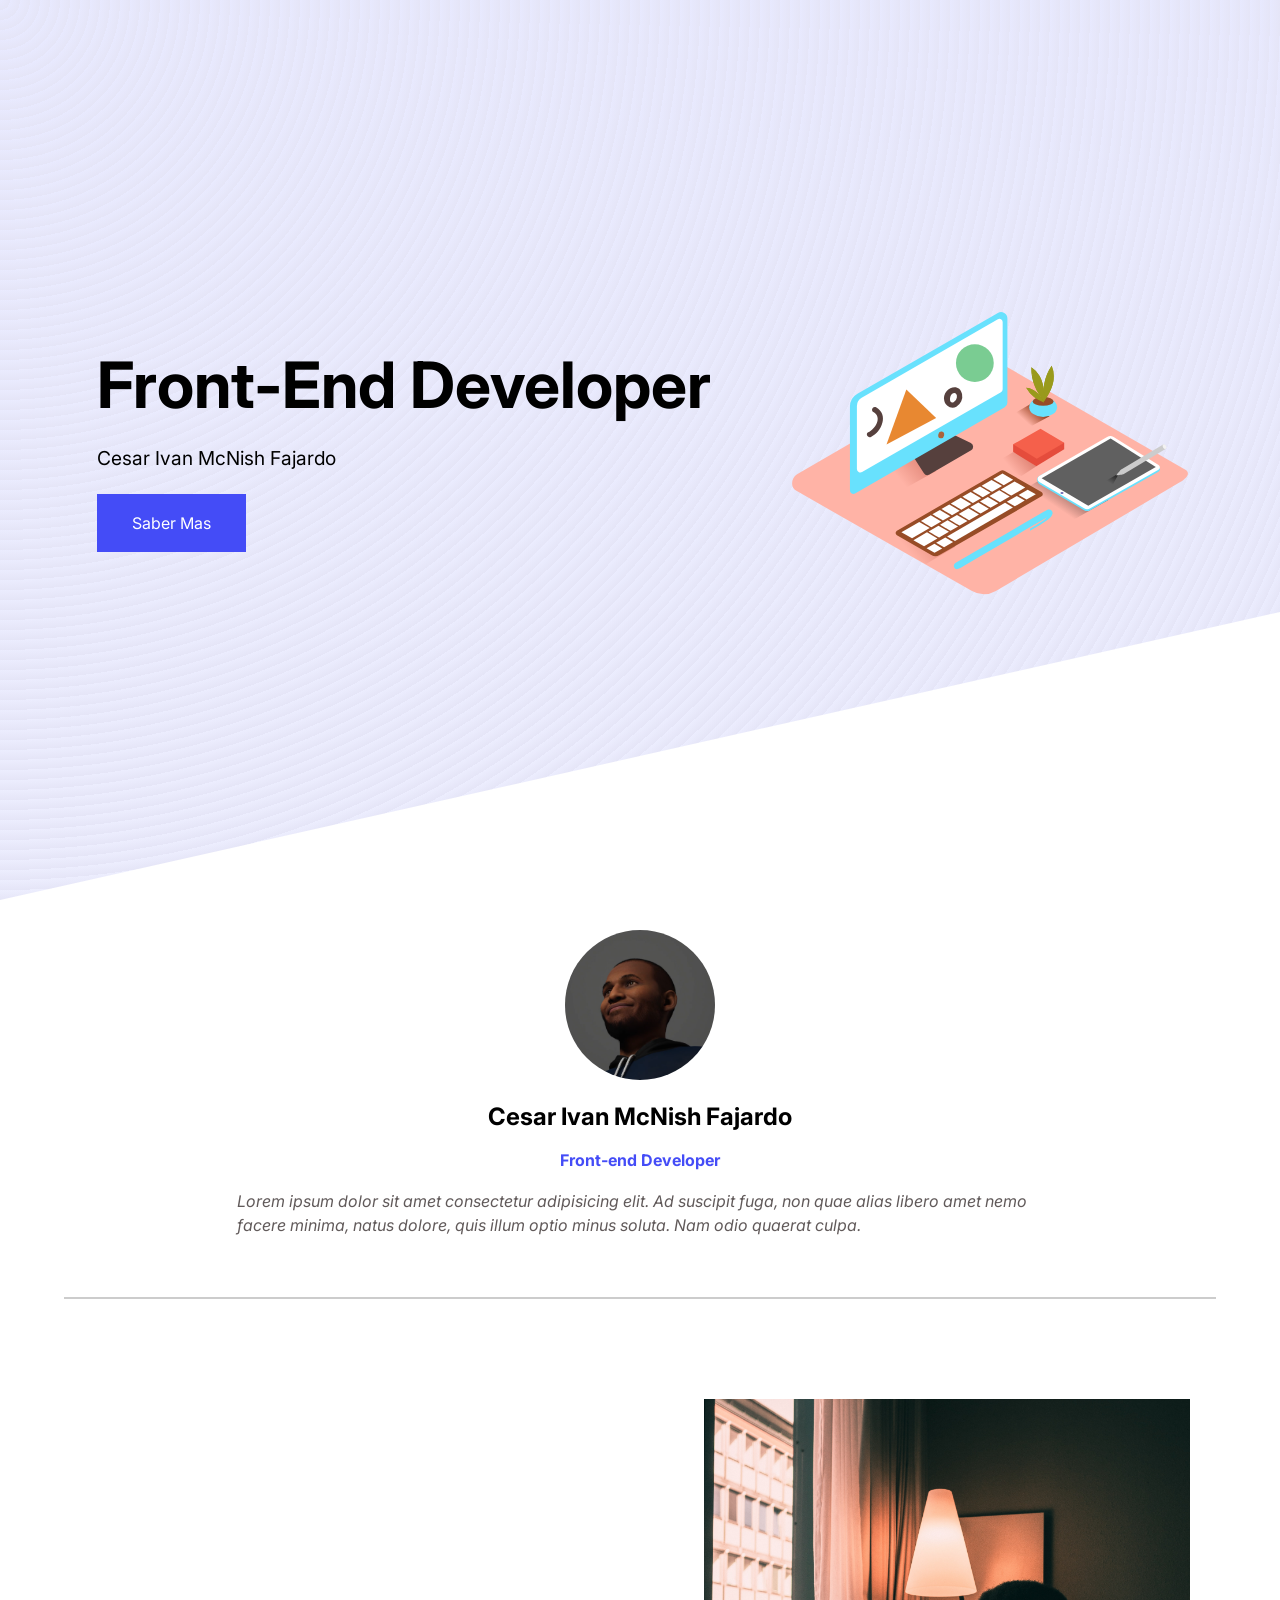
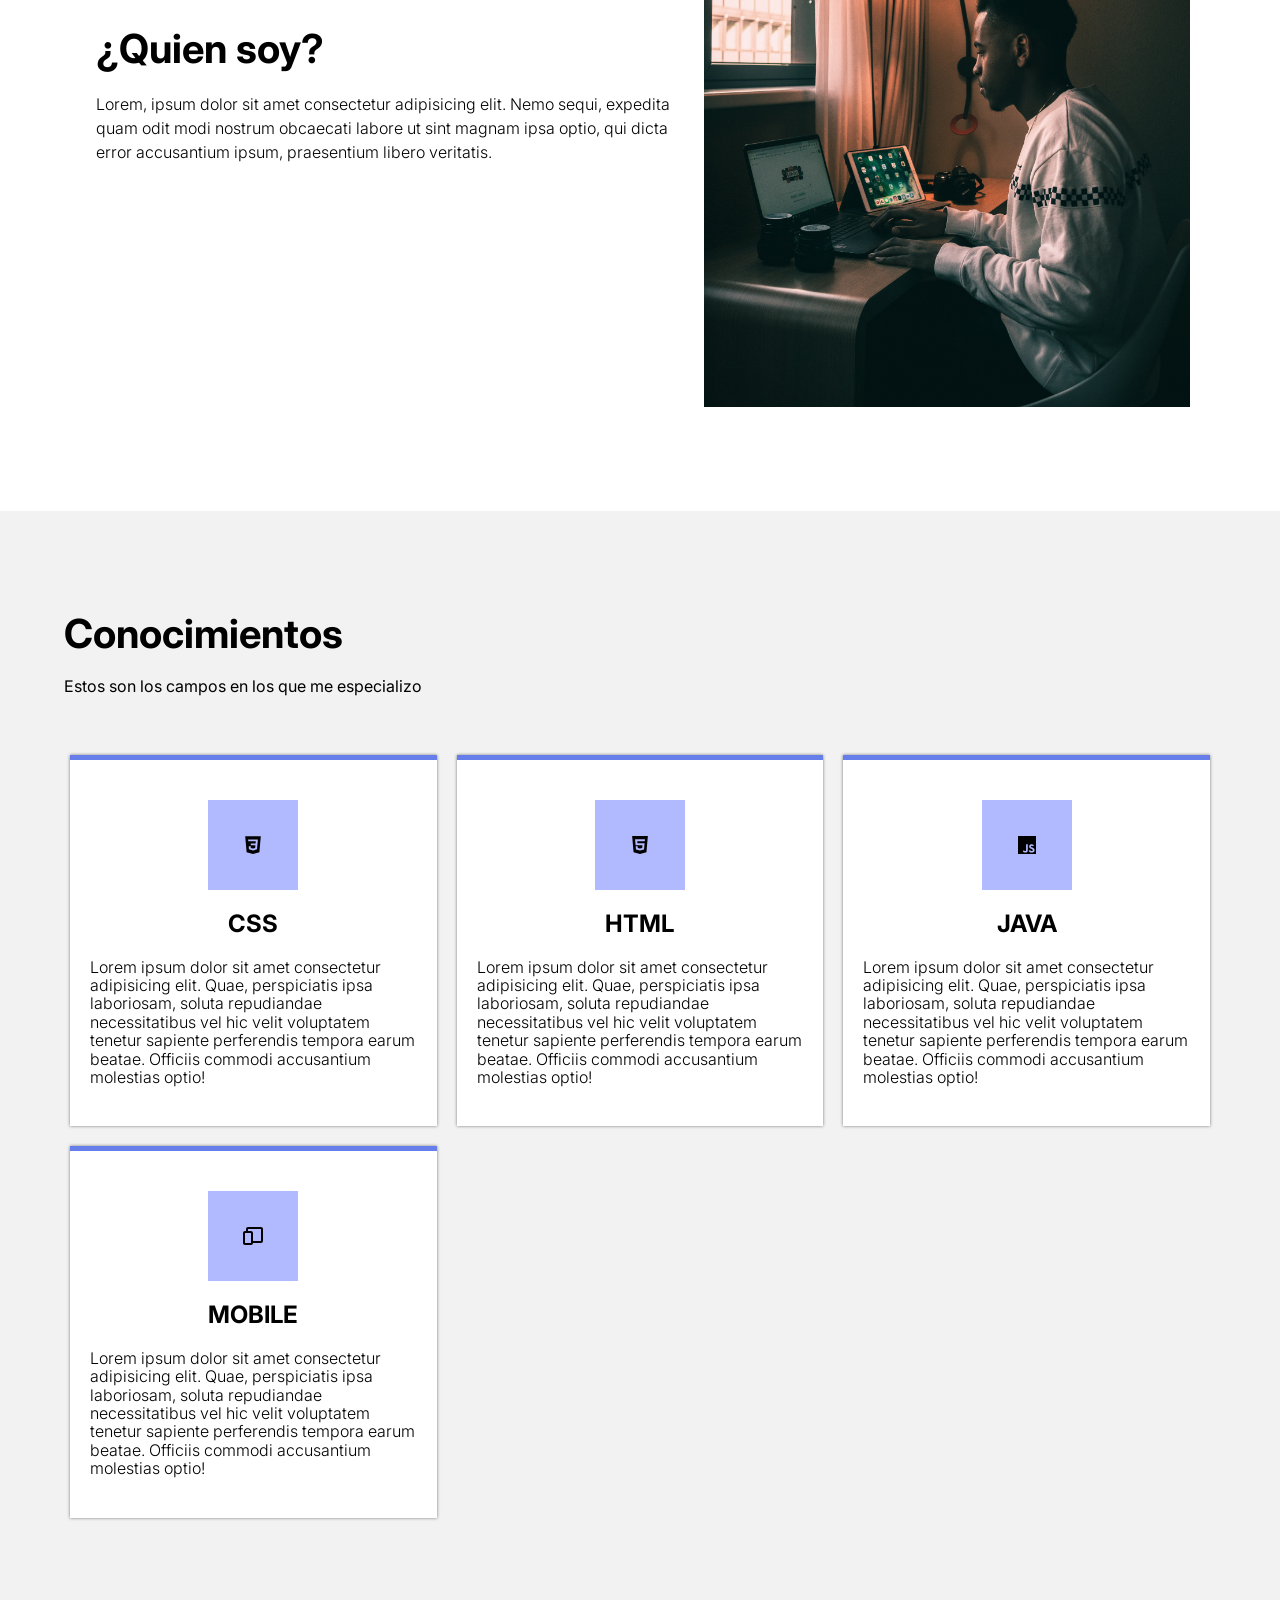
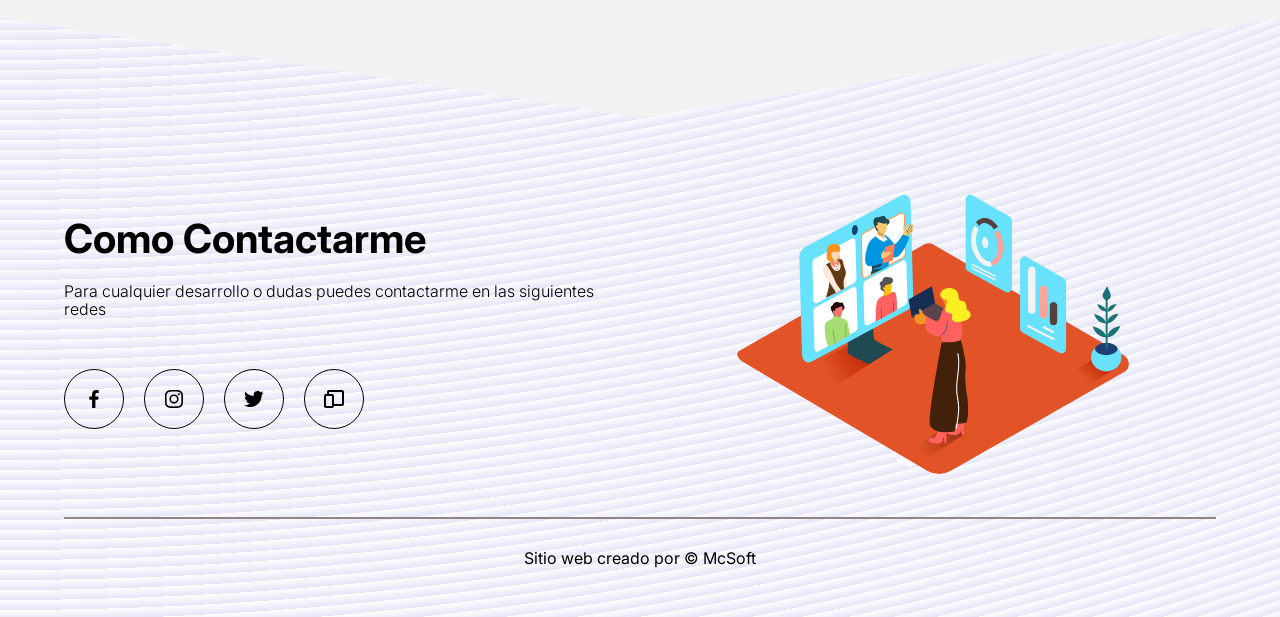
==== index.html @ 0630f0f1 "Prueba 1" ====
<!DOCTYPE html>
<html lang="es">
<head>
    <meta charset="UTF-8">
    <meta http-equiv="X-UA-Compatible" content="IE=edge">
    <meta name="viewport" content="width=device-width, initial-scale=1.0">
    <title>Pagina Curriculum</title>
    <link rel="shortcut icon" href="Assets/bxl-css3.svg" type="image/x-icon">
    <link rel="stylesheet" href="css/normalise.css">
    <link rel="stylesheet" href="css/styles.css">
</head>
<body>
    <header class="hero">
        <div class="hero__container container">
            <div class="hero__texts">
                <h1 class="hero__title"> Front-End Developer</h1>
                <p class="hero__copy">Cesar Ivan McNish Fajardo</p>
                <a href="#" class="hero__cta">Saber Mas</a>

            </div>
            <img src="Assets/Designer _Isometric.svg" class="hero__img">

        </div>
    </header>

    
    <main class="main">

        <section class="developer container">

            <div class="developer__container">
                <img src="Assets/yo 2.png" class="developer__img">
                <h2 class="developer__name">Cesar Ivan McNish Fajardo</h2>
                <p class="developer__tag">Front-end Developer</p>
                <p class="developer__parrafo">Lorem ipsum dolor sit amet consectetur adipisicing elit. Ad suscipit fuga, non quae alias libero amet nemo facere minima, natus dolore, quis illum optio minus soluta. Nam odio quaerat culpa.</p>
            </div>


        </section>


        <section class="about container">

            <div class="about__course">
                <h2 class="title title--border">¿Quien soy?</h2>
                <p class="about__parrafo">Lorem, ipsum dolor sit amet consectetur adipisicing elit. Nemo sequi, expedita quam odit modi nostrum obcaecati labore ut sint magnam ipsa optio, qui dicta error accusantium ipsum, praesentium libero veritatis.</p>

            </div>

            <figure class="about__picture">
                <img src="Assets/collins-lesulie-0VEDrQXxrQo-unsplash.jpg" class="about__img">

            </figure>


        </section>

        <section class="card">
            <div class="container">
                <h2 class="title">Conocimientos</h2>
                <p class="card__copy">Estos son los campos en los que me especializo</p>


                <div class="card__container">

                    <div class="card__item">

                        <figure class="card__img">
                            <img src="Assets/bxl-css3.svg"  class="card_picture">
                        </figure>
                        <h3 class="card__title">CSS</h3>
                        <p class="card__parrafo">Lorem ipsum dolor sit amet consectetur adipisicing elit. Quae, perspiciatis ipsa laboriosam, soluta repudiandae necessitatibus vel hic velit voluptatem tenetur sapiente perferendis tempora earum beatae. Officiis commodi accusantium molestias optio!</p>
                    </div>
                    
                    <div class="card__item">

                        <figure class="card__img">
                            <img src="Assets/bxl-html5.svg"  class="card_picture">
                        </figure>
                        <h3 class="card__title">HTML</h3>
                        <p class="card__parrafo">Lorem ipsum dolor sit amet consectetur adipisicing elit. Quae, perspiciatis ipsa laboriosam, soluta repudiandae necessitatibus vel hic velit voluptatem tenetur sapiente perferendis tempora earum beatae. Officiis commodi accusantium molestias optio!</p>
                    </div>
                    
                    <div class="card__item">

                        <figure class="card__img">
                            <img src="Assets/bxl-javascript.svg"  class="card_picture">
                        </figure>
                        <h3 class="card__title">JAVA</h3>
                        <p class="card__parrafo">Lorem ipsum dolor sit amet consectetur adipisicing elit. Quae, perspiciatis ipsa laboriosam, soluta repudiandae necessitatibus vel hic velit voluptatem tenetur sapiente perferendis tempora earum beatae. Officiis commodi accusantium molestias optio!</p>
                    </div>
                    
                    <div class="card__item">

                        <figure class="card__img">
                            <img src="Assets/bx-devices.svg"  class="card_picture">
                        </figure>
                        <h3 class="card__title">MOBILE</h3>
                        <p class="card__parrafo">Lorem ipsum dolor sit amet consectetur adipisicing elit. Quae, perspiciatis ipsa laboriosam, soluta repudiandae necessitatibus vel hic velit voluptatem tenetur sapiente perferendis tempora earum beatae. Officiis commodi accusantium molestias optio!</p>
                    </div>
                </div>
            </div>
        </section>


    </main>
    <footer class="footer">
        
        <div class="footer__container container">
            
            <div class="footer__contact">
                
                <div class="footer__texts">
                    
                    <h2 class="title">Como Contactarme</h2>
                    <p class="footer__copy">Para cualquier desarrollo o dudas puedes contactarme en las siguientes redes</p>
                    <div class="footer__social">
                        <a href="#" class="footer__link">
                            <img src="Assets/bxl-facebook.svg" class="footer__icon">
                        </a>
                        <a href="#" class="footer__link">
                            <img src="Assets/bxl-instagram.svg" class="footer__icon">
                        </a>
                        <a href="#" class="footer__link">
                            <img src="Assets/bxl-twitter.svg" class="footer__icon">
                        </a>
                        <a href="#" class="footer__link">
                            <img src="Assets/bx-devices.svg" class="footer__icon">
                        </a>
                    </div>
                </div>

                <figure class="footer__picture">
                    <img src="Assets/Online presentation_Isometric.svg" class="footer__img">
                </figure>

            </div>

            <p class="footer_copyright">
                Sitio web creado por &copy; McSoft
            </p>
        </div>

    </footer>
</body>
</html>

<!DOCTYPE html>
<html lang="en">
<head>
    <meta charset="UTF-8">
    <meta http-equiv="X-UA-Compatible" content="IE=edge">
    <meta name="viewport" content="width=device-width, initial-scale=1.0">
    <title>Document</title>
</head>
<body>
    
</body>
</html>
---- css/normalise.css ----
/*! normalize.css v8.0.1 | MIT License | github.com/necolas/normalize.css */

/* Document
   ========================================================================== */

/**
 * 1. Correct the line height in all browsers.
 * 2. Prevent adjustments of font size after orientation changes in iOS.
 */

 * , ::before, ::after{

     
     margin:0;
     box-sizing: border-box;
 }

 html {
    line-height: 1.15; /* 1 */
    -webkit-text-size-adjust: 100%; /* 2 */
  }
  
  /* Sections
     ========================================================================== */
  
  /**
   * Remove the margin in all browsers.
   */
  
  body {
    margin: 0;
  }
  
  /**
   * Render the `main` element consistently in IE.
   */
  
  main {
    display: block;
  }
  
  /**
   * Correct the font size and margin on `h1` elements within `section` and
   * `article` contexts in Chrome, Firefox, and Safari.
   */
  
  h1 {
    font-size: 2em;
    margin: 0;
  }
  
  /* Grouping content
     ========================================================================== */
  
  /**
   * 1. Add the correct box sizing in Firefox.
   * 2. Show the overflow in Edge and IE.
   */
  
  hr {
    box-sizing: content-box; /* 1 */
    height: 0; /* 1 */
    overflow: visible; /* 2 */
  }
  
  /**
   * 1. Correct the inheritance and scaling of font size in all browsers.
   * 2. Correct the odd `em` font sizing in all browsers.
   */
  
  pre {
    font-family: monospace, monospace; /* 1 */
    font-size: 1em; /* 2 */
  }
  
  /* Text-level semantics
     ========================================================================== */
  
  /**
   * Remove the gray background on active links in IE 10.
   */
  
  a {
    background-color: transparent;
  }
  
  /**
   * 1. Remove the bottom border in Chrome 57-
   * 2. Add the correct text decoration in Chrome, Edge, IE, Opera, and Safari.
   */
  
  abbr[title] {
    border-bottom: none; /* 1 */
    text-decoration: underline; /* 2 */
    text-decoration: underline dotted; /* 2 */
  }
  
  /**
   * Add the correct font weight in Chrome, Edge, and Safari.
   */
  
  b,
  strong {
    font-weight: bolder;
  }
  
  /**
   * 1. Correct the inheritance and scaling of font size in all browsers.
   * 2. Correct the odd `em` font sizing in all browsers.
   */
  
  code,
  kbd,
  samp {
    font-family: monospace, monospace; /* 1 */
    font-size: 1em; /* 2 */
  }
  
  /**
   * Add the correct font size in all browsers.
   */
  
  small {
    font-size: 80%;
  }
  
  /**
   * Prevent `sub` and `sup` elements from affecting the line height in
   * all browsers.
   */
  
  sub,
  sup {
    font-size: 75%;
    line-height: 0;
    position: relative;
    vertical-align: baseline;
  }
  
  sub {
    bottom: -0.25em;
  }
  
  sup {
    top: -0.5em;
  }
  
  /* Embedded content
     ========================================================================== */
  
  /**
   * Remove the border on images inside links in IE 10.
   */
  
  img {
    border-style: none;
  }
  
  /* Forms
     ========================================================================== */
  
  /**
   * 1. Change the font styles in all browsers.
   * 2. Remove the margin in Firefox and Safari.
   */
  
  button,
  input,
  optgroup,
  select,
  textarea {
    font-family: inherit; /* 1 */
    font-size: 100%; /* 1 */
    line-height: 1.15; /* 1 */
    margin: 0; /* 2 */
  }
  
  /**
   * Show the overflow in IE.
   * 1. Show the overflow in Edge.
   */
  
  button,
  input { /* 1 */
    overflow: visible;
  }
  
  /**
   * Remove the inheritance of text transform in Edge, Firefox, and IE.
   * 1. Remove the inheritance of text transform in Firefox.
   */
  
  button,
  select { /* 1 */
    text-transform: none;
  }
  
  /**
   * Correct the inability to style clickable types in iOS and Safari.
   */
  
  button,
  [type="button"],
  [type="reset"],
  [type="submit"] {
    -webkit-appearance: button;
  }
  
  /**
   * Remove the inner border and padding in Firefox.
   */
  
  button::-moz-focus-inner,
  [type="button"]::-moz-focus-inner,
  [type="reset"]::-moz-focus-inner,
  [type="submit"]::-moz-focus-inner {
    border-style: none;
    padding: 0;
  }
  
  /**
   * Restore the focus styles unset by the previous rule.
   */
  
  button:-moz-focusring,
  [type="button"]:-moz-focusring,
  [type="reset"]:-moz-focusring,
  [type="submit"]:-moz-focusring {
    outline: 1px dotted ButtonText;
  }
  
  /**
   * Correct the padding in Firefox.
   */
  
  fieldset {
    padding: 0.35em 0.75em 0.625em;
  }
  
  /**
   * 1. Correct the text wrapping in Edge and IE.
   * 2. Correct the color inheritance from `fieldset` elements in IE.
   * 3. Remove the padding so developers are not caught out when they zero out
   *    `fieldset` elements in all browsers.
   */
  
  legend {
    box-sizing: border-box; /* 1 */
    color: inherit; /* 2 */
    display: table; /* 1 */
    max-width: 100%; /* 1 */
    padding: 0; /* 3 */
    white-space: normal; /* 1 */
  }
  
  /**
   * Add the correct vertical alignment in Chrome, Firefox, and Opera.
   */
  
  progress {
    vertical-align: baseline;
  }
  
  /**
   * Remove the default vertical scrollbar in IE 10+.
   */
  
  textarea {
    overflow: auto;
  }
  
  /**
   * 1. Add the correct box sizing in IE 10.
   * 2. Remove the padding in IE 10.
   */
  
  [type="checkbox"],
  [type="radio"] {
    box-sizing: border-box; /* 1 */
    padding: 0; /* 2 */
  }
  
  /**
   * Correct the cursor style of increment and decrement buttons in Chrome.
   */
  
  [type="number"]::-webkit-inner-spin-button,
  [type="number"]::-webkit-outer-spin-button {
    height: auto;
  }
  
  /**
   * 1. Correct the odd appearance in Chrome and Safari.
   * 2. Correct the outline style in Safari.
   */
  
  [type="search"] {
    -webkit-appearance: textfield; /* 1 */
    outline-offset: -2px; /* 2 */
  }
  
  /**
   * Remove the inner padding in Chrome and Safari on macOS.
   */
  
  [type="search"]::-webkit-search-decoration {
    -webkit-appearance: none;
  }
  
  /**
   * 1. Correct the inability to style clickable types in iOS and Safari.
   * 2. Change font properties to `inherit` in Safari.
   */
  
  ::-webkit-file-upload-button {
    -webkit-appearance: button; /* 1 */
    font: inherit; /* 2 */
  }
  
  /* Interactive
     ========================================================================== */
  
  /*
   * Add the correct display in Edge, IE 10+, and Firefox.
   */
  
  details {
    display: block;
  }
  
  /*
   * Add the correct display in all browsers.
   */
  
  summary {
    display: list-item;
  }
  
  /* Misc
     ========================================================================== */
  
  /**
   * Add the correct display in IE 10+.
   */
  
  template {
    display: none;
  }
  
  /**
   * Add the correct display in IE 10.
   */
  
  [hidden] {
    display: none;
  }
---- css/styles.css ----
@import url('https://fonts.googleapis.com/css2?family=Inter:wght@300;400;500;600;700&display=swap');

:root {
    --color-primary: #444CF7;
    --color-title: #000;
    --aling-tittle: left;
    --padding-container:100px 0;
    --width-container: 90%;
    --max-width-container:1200px;
    --color-btn: #444CF7;
    --text-btn:#FFF;
    --padding-btn: 20px 35px;
    --height-shape: 18em;

}
body{
    font-family: 'Inter', sans-serif;
    
    background-color: #e5e5f7;
    opacity: 1;
    background:repeating-radial-gradient( circle at 0 0, transparent , #e5e5f7 10px ), repeating-linear-gradient( #b9bdfd55, #fdfdfd );
    
   
}

.container{
    width: var(--width-container);
    max-width: var(--max-width-container);
    padding: var(--padding-container);
    margin: 0 auto;
    overflow: hidden;
}

.hero{
    height: 100vh;
    min-width: 500px;
    position: relative;
    --padding-container:0;

}
.hero::after{
    content: "";
    display: block;
    position: absolute;
    height: var(--height-shape);
    width: 100%;
    bottom: 0;
    left: 0;
    background-color: #FFF;
    z-index: -1;
    clip-path: polygon(0 100%,100% 100%,100% 0);
    
}
.hero__container{
    display: grid;
    height: 100%;
    grid-template-columns: 3fr 2fr;
    place-items: center;
    gap: 20px;
 
}

.hero__title{
    font-size: 4rem;
}
.hero__copy{
    font-size: 1.2rem;
    margin: 25px 0;

}
.hero__cta{
    display:inline-block;
    background: var(--color-btn);
    color: #FFF;
    padding: var(--padding-btn);
    text-align: center;
    text-decoration: none;

}


.hero__img{
    width: 95%;
}

.main{
    background: #FFF;

}

.title{
    font-size: 2.5rem;
    text-align: var(--aling-tittle);
    color: var(--color-title);

}

.title__border::after{
    content: "";
    display: block;
    width: 100%;
    margin-top: 20px;
    height: 4px;
    background-color: var(--color-primary);

}

.developer{
    text-align: center;
    border-bottom: 2px solid #ccc;
    --padding-container: 30px 0 60px;


}
.developer__container{
    width: 70%;
    margin: 0 auto;


}

.developer__name{
    margin: 20px 0;
}

.developer__tag{
    font-weight: 700;
    color: var(--color-primary);
    margin-bottom: 20px;
}

.developer__parrafo{
    text-align: left;
    line-height: 1.5;
    font-style: italic;
    color:#615a5a;

}
.developer__img{
    width: 150px;
    height: 150px;
    border-radius: 50%;
    object-fit: cover;
    object-position: top;
    
}

.about{
    display: grid;
    grid-template-columns: 5fr 4fr;
    place-items: center;

}

.about__course{
    width: 90%;
}

.about__parrafo{
    margin: 20px 0;
    line-height: 1.5;
    font-weight: 300;

}
.about_picture{
    text-align: center;
    }

.about__img{
    width: 95%;

}


.card{
    background: #f2f2f2;
}

.card__copy{
    margin-top: 20px;

}

.card__container{
    width: 99%;
    margin: 0 auto;
    margin-top: 60px;
    display: grid;
    grid-template-columns:  repeat(3,1fr);
    gap: 20px;

}

.card__item{
    padding: 20px;
    background: #fff;
    border-top: 5px solid #667eea;
    box-shadow: 0 0 3px rgba(0, 0, 0, .5);
    display: flex;
    flex-direction: column;
    align-items: center;

}

.card__img{
    background: rgb(177, 185, 255);
    margin-top: 20px;
    width: 90px;
    height: 90px;
    display: flex;
    justify-content: center;
    }

.card__title{
    margin: 20px;
    font-size: 1.5rem;

}

.card__parrafo{
    font-weight: 300;
    margin-bottom: 20px;
    
}

.footer{
    position: relative;
    --padding-container:160px 0 50px;
    
}

.footer::before{
    content: "";
    position: absolute;
    width: 100%;
    height: 100px;
    background: #f2f2f2;
    top: 0;
    left: 0;
    clip-path: polygon(50% 100%, 0 0, 100% 0);

}

.footer__contact{
    display: grid;
    grid-template-columns: repeat(2, 1fr);
    gap: 20px;
    place-items: center ;
    margin-bottom: 30px;
}

.footer__text{
    text-align: left;
    justify-self: left;

}

.footer__copy{
    margin: 20px 0;
    font-weight: 300;

}

.footer__social{
 display: flex;
 padding-top: 30px;
 flex-wrap: wrap;

}

.footer__link{
    width: 60px;
    height: 60px;
    border: 1px solid #000;
    border-radius: 50%;
    margin-right: 20px;
    margin-bottom: 20px;
    display: flex;
    justify-content: center;
    align-items: center;

}

.footer_picture{
    margin: 0;
}
.footer__img{
    width: 100%;

}


.footer_copyright{
    padding-top: 30px;
    border-top: 2px solid #918484;
    text-align: center;

}

@media screen and (max-width: 768px){
    :root{
        --height-shape: 14em;
    }
        .hero__container{
            --padding-container: 60px 0;
            grid-template-columns: 1fr;
            grid-template-rows: 2fr 1fr;
        }
    
        .hero__img{
            order: -1;
            height: 95%;
    
        }
    
        .hero__title{
            font-size: 3.8rem;
        }
    
        .about{
        grid-template-columns: 1fr;
        grid-template-rows: max-content 1fr;
        gap: 80px;
        }
    
        .about__course{
            width: 100%;
        }
    
        .about_picture{
            order:-1;
           
        }
        
        .about__img{
            width: 100%;

        }

        .card__container{
            grid-template-columns: repeat(2,1fr);

        }


        


}
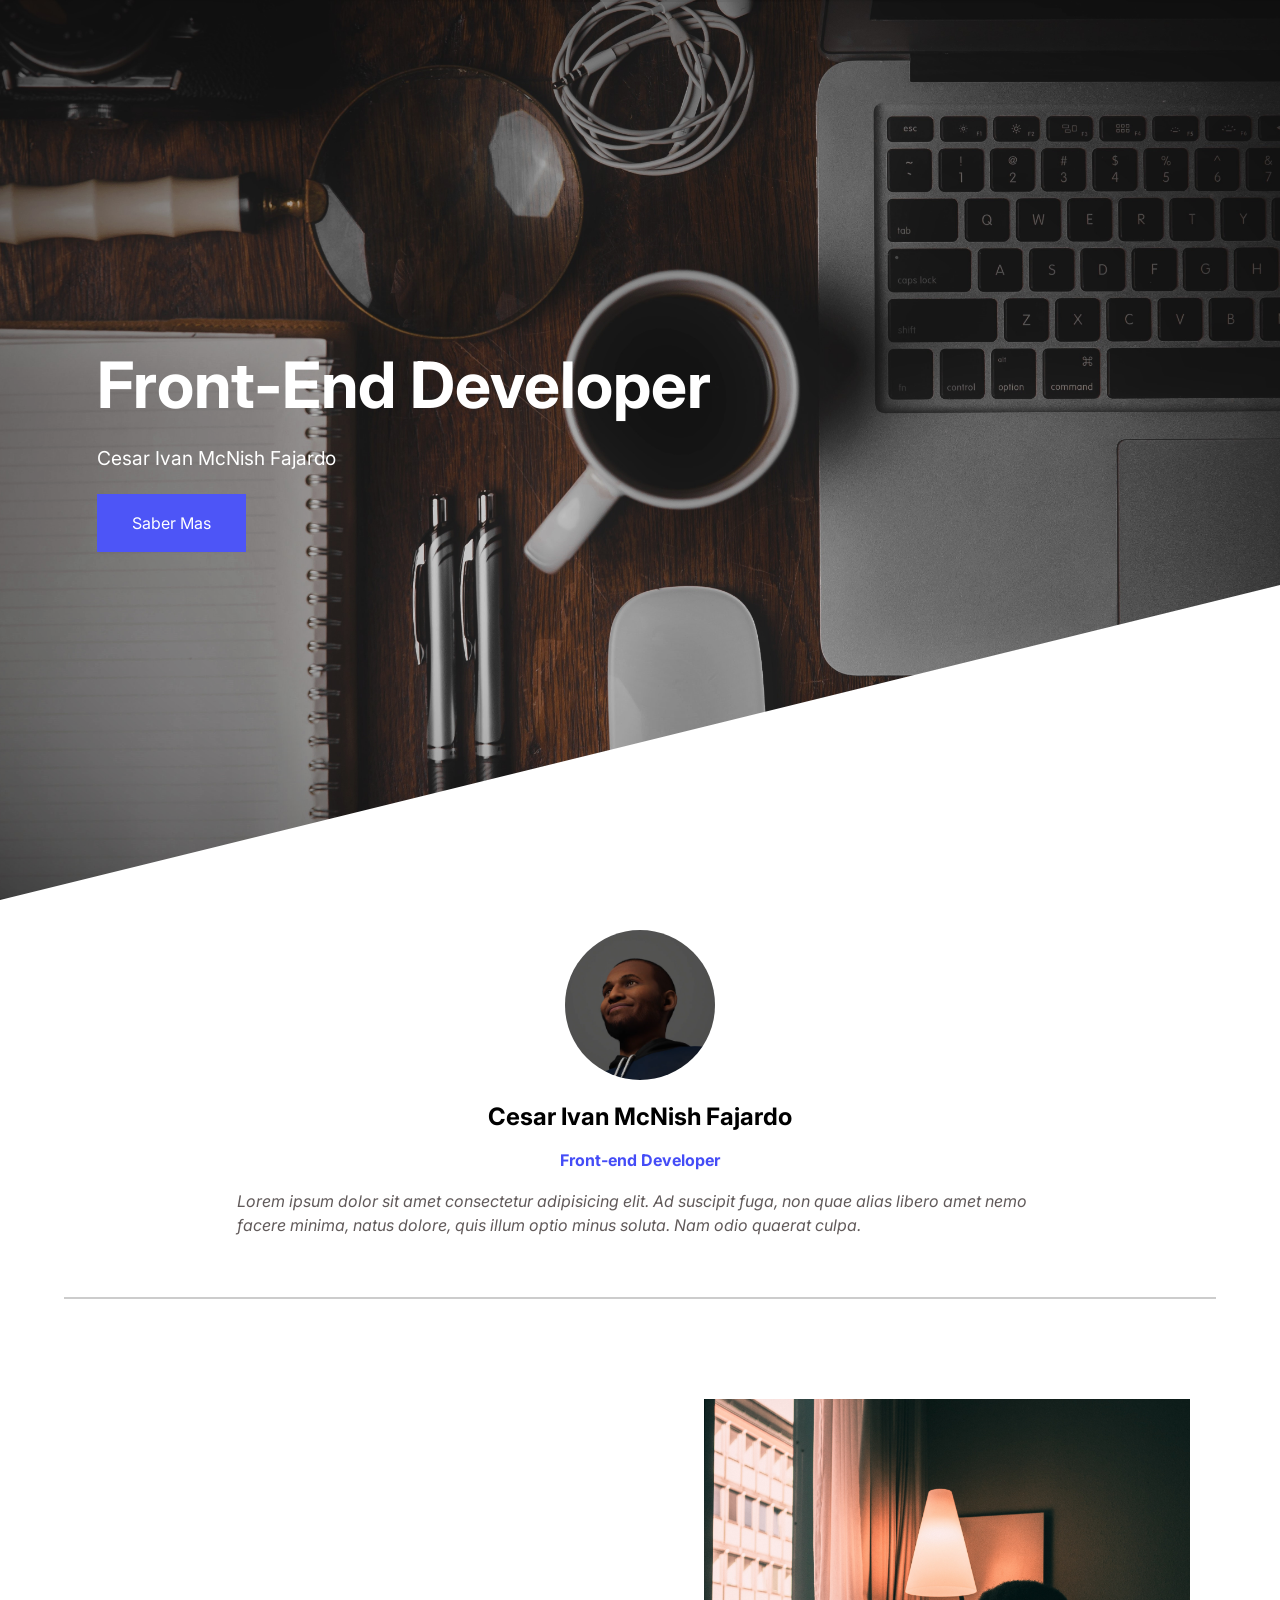
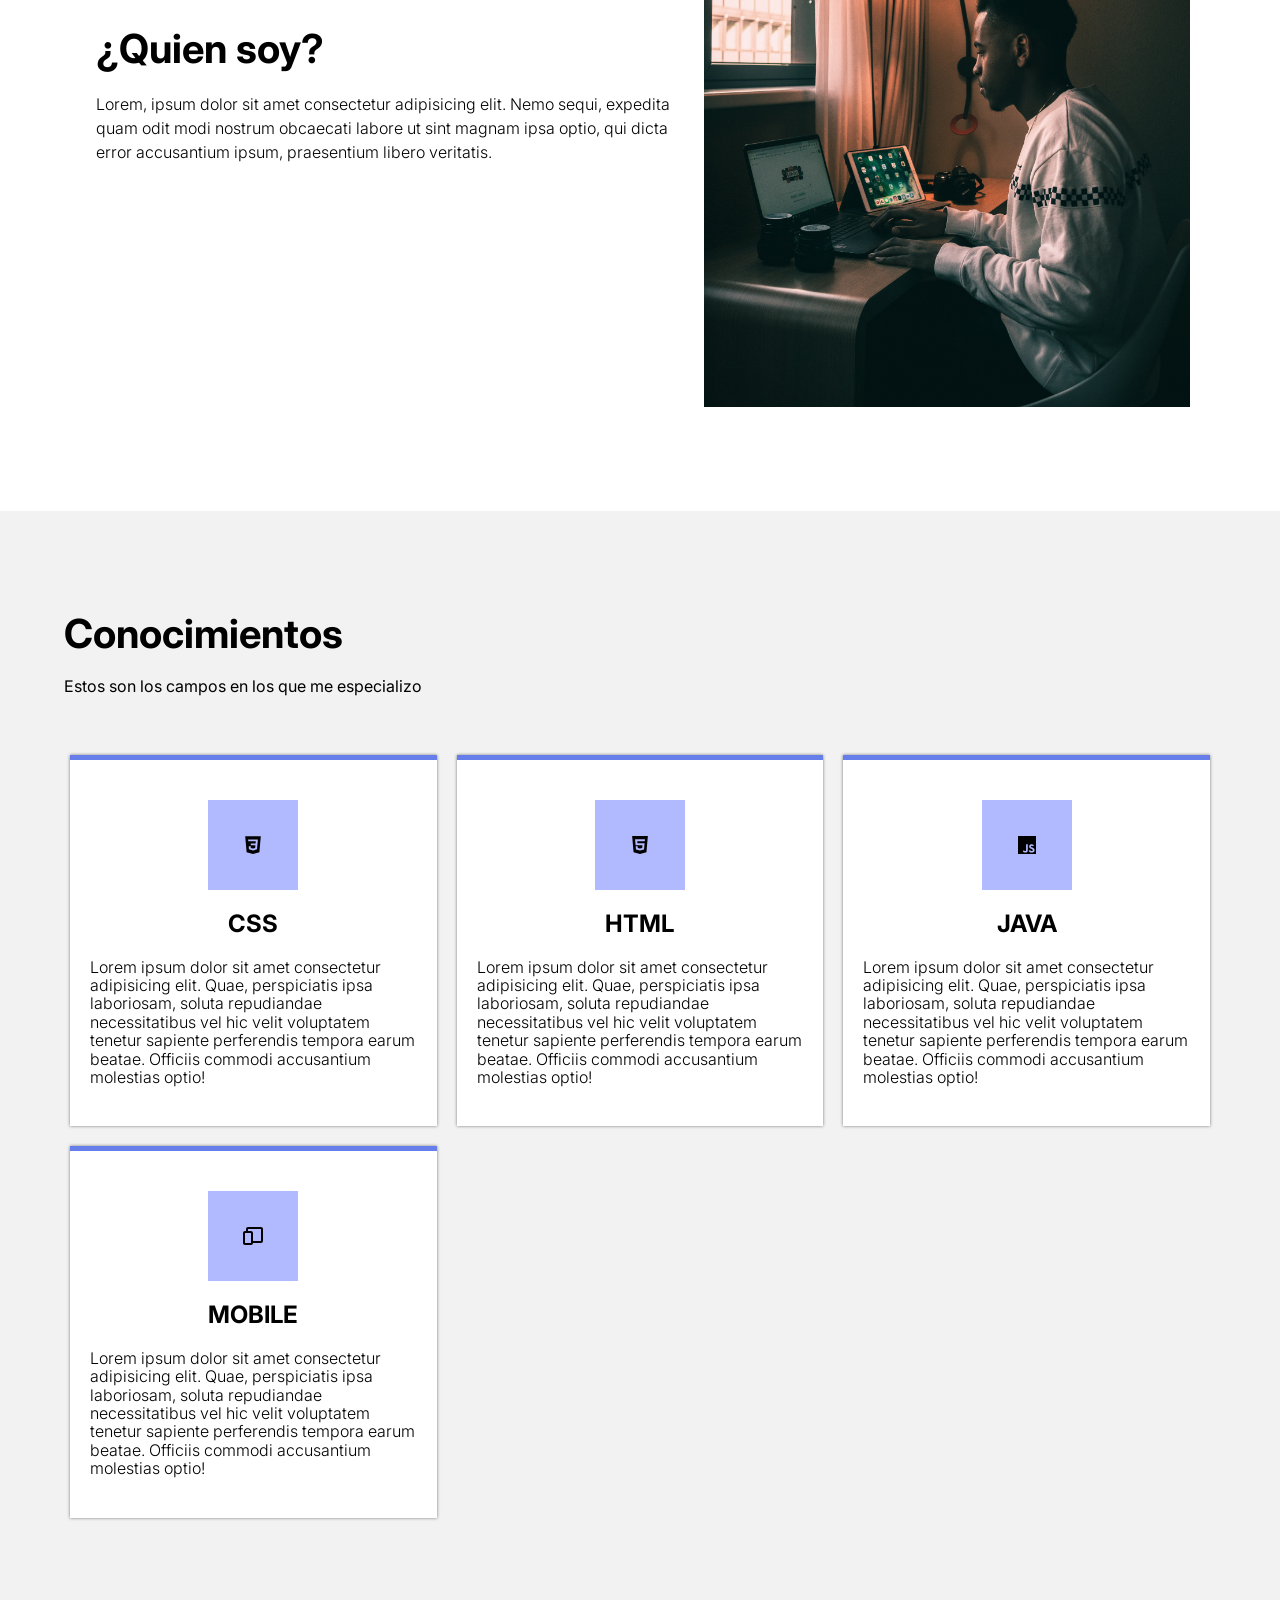
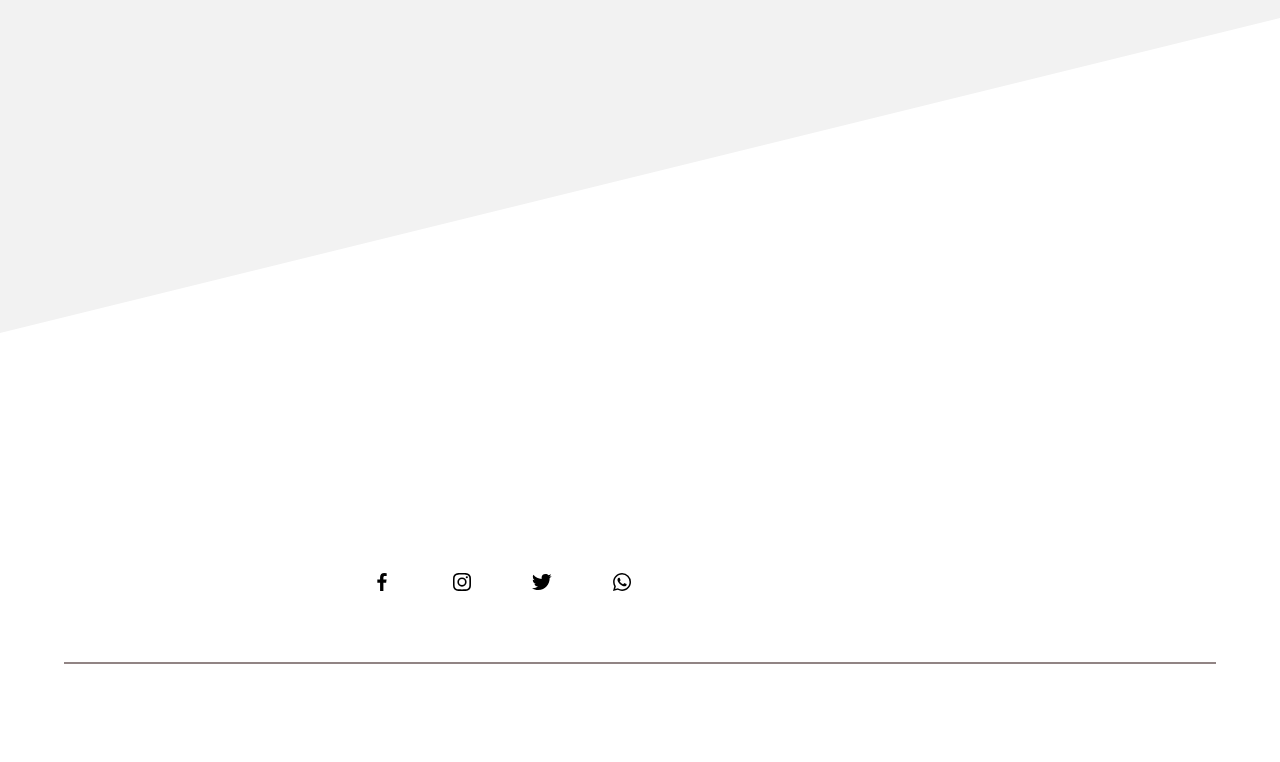
==== commit d134316e: "v2" ====
--- a/index.html
+++ b/index.html
@@ -18,9 +18,11 @@
                 <a href="#" class="hero__cta">Saber Mas</a>
 
             </div>
-            <img src="Assets/Designer _Isometric.svg" class="hero__img">
+            <!-- <img src="Assets/Designer _Isometric.svg" class="hero__img"> -->
 
-        </div>
+        </div> 
+        <div class="cortearriba"></div>
+        
     </header>
 
     
@@ -34,7 +36,7 @@
                 <p class="developer__tag">Front-end Developer</p>
                 <p class="developer__parrafo">Lorem ipsum dolor sit amet consectetur adipisicing elit. Ad suscipit fuga, non quae alias libero amet nemo facere minima, natus dolore, quis illum optio minus soluta. Nam odio quaerat culpa.</p>
             </div>
-
+            
 
         </section>
 
@@ -56,6 +58,7 @@
         </section>
 
         <section class="card">
+            <!-- <div class="corteabajocard"></div> -->
             <div class="container">
                 <h2 class="title">Conocimientos</h2>
                 <p class="card__copy">Estos son los campos en los que me especializo</p>
@@ -98,12 +101,18 @@
                         <h3 class="card__title">MOBILE</h3>
                         <p class="card__parrafo">Lorem ipsum dolor sit amet consectetur adipisicing elit. Quae, perspiciatis ipsa laboriosam, soluta repudiandae necessitatibus vel hic velit voluptatem tenetur sapiente perferendis tempora earum beatae. Officiis commodi accusantium molestias optio!</p>
                     </div>
+                    
                 </div>
+                
             </div>
+        
+        
+            
         </section>
 
-
+        
     </main>
+    
     <footer class="footer">
         
         <div class="footer__container container">
@@ -112,11 +121,12 @@
                 
                 <div class="footer__texts">
                     
-                    <h2 class="title">Como Contactarme</h2>
+                    <h2 class="footer__title">Como Contactarme</h2>
                     <p class="footer__copy">Para cualquier desarrollo o dudas puedes contactarme en las siguientes redes</p>
+                    
                     <div class="footer__social">
                         <a href="#" class="footer__link">
-                            <img src="Assets/bxl-facebook.svg" class="footer__icon">
+                            <img src="Assets/bxl-facebook (2).svg" class="footer__icon">
                         </a>
                         <a href="#" class="footer__link">
                             <img src="Assets/bxl-instagram.svg" class="footer__icon">
@@ -125,35 +135,25 @@
                             <img src="Assets/bxl-twitter.svg" class="footer__icon">
                         </a>
                         <a href="#" class="footer__link">
-                            <img src="Assets/bx-devices.svg" class="footer__icon">
+                            <img src="Assets/bxl-whatsapp.svg" class="footer__icon">
                         </a>
                     </div>
                 </div>
 
-                <figure class="footer__picture">
+                <!-- <figure class="footer__picture">
                     <img src="Assets/Online presentation_Isometric.svg" class="footer__img">
-                </figure>
+                </figure> -->
 
             </div>
 
             <p class="footer_copyright">
-                Sitio web creado por &copy; McSoft
+                
+                Sitio web creado por &copy; El Negrito
             </p>
         </div>
+        <div class="corteabajo"></div>
 
     </footer>
 </body>
 </html>
 
-<!DOCTYPE html>
-<html lang="en">
-<head>
-    <meta charset="UTF-8">
-    <meta http-equiv="X-UA-Compatible" content="IE=edge">
-    <meta name="viewport" content="width=device-width, initial-scale=1.0">
-    <title>Document</title>
-</head>
-<body>
-    
-</body>
-</html>
--- a/css/styles.css
+++ b/css/styles.css
@@ -2,7 +2,7 @@
 
 :root {
     --color-primary: #444CF7;
-    --color-title: #000;
+    --color-title: rgb(0, 0, 0);
     --aling-tittle: left;
     --padding-container:100px 0;
     --width-container: 90%;
@@ -16,9 +16,14 @@
 body{
     font-family: 'Inter', sans-serif;
     
-    background-color: #e5e5f7;
-    opacity: 1;
-    background:repeating-radial-gradient( circle at 0 0, transparent , #e5e5f7 10px ), repeating-linear-gradient( #b9bdfd55, #fdfdfd );
+    /* background-color: #ffffff;
+    opacity: 1; */
+    /* background:repeating-radial-gradient( circle at 0 0, transparent , #e5e5f7 10px ), repeating-linear-gradient( #b9bdfd55, #fdfdfd ); */
+   
+
+   
+   
+   
     
    
 }
@@ -36,9 +41,29 @@
     min-width: 500px;
     position: relative;
     --padding-container:0;
-
-}
-.hero::after{
+    background-image: url(/Assets/ian-dooley-DJ7bWa-Gwks-unsplash2.jpg);
+    opacity: 0.95;
+    background-attachment: fixed;
+    background-position: center;
+    background-size: cover;
+    overflow: hidden;
+    position: relative;
+    color: rgb(255, 255, 255);
+    
+
+
+}
+.cortearriba{
+    position:absolute;
+    bottom: 0;
+    left: 0;
+    border-width: 0 0 35vh 100vw;
+    border-style: solid;
+    border-color:transparent transparent rgb(255, 255, 255) transparent ;
+    z-index: 1;
+}
+
+/*.hero::after{
     content: "";
     display: block;
     position: absolute;
@@ -50,13 +75,14 @@
     z-index: -1;
     clip-path: polygon(0 100%,100% 100%,100% 0);
     
-}
+}*/
 .hero__container{
     display: grid;
     height: 100%;
     grid-template-columns: 3fr 2fr;
     place-items: center;
     gap: 20px;
+    
  
 }
 
@@ -85,9 +111,13 @@
 
 .main{
     background: #FFF;
-
-}
-
+    position: relative;
+
+}
+.footer__title{
+    font-size: 2.5rem;
+    text-align: var(--aling-tittle);
+}
 .title{
     font-size: 2.5rem;
     text-align: var(--aling-tittle);
@@ -149,6 +179,7 @@
     display: grid;
     grid-template-columns: 5fr 4fr;
     place-items: center;
+    
 
 }
 
@@ -174,6 +205,7 @@
 
 .card{
     background: #f2f2f2;
+    
 }
 
 .card__copy{
@@ -224,12 +256,28 @@
 }
 
 .footer{
+    color: white;
     position: relative;
-    --padding-container:160px 0 50px;
-    
-}
-
-.footer::before{
+    --padding-container:400px 0 50px;
+    background-image: url(/Assets/avi-richards-Z3ownETsdNQ-unsplash.jpg);
+    background-attachment: fixed;
+    
+    background-size: cover;
+    overflow: hidden;
+    position: relative;
+   
+    }
+    .corteabajo{
+        position:absolute;
+        top: 0;
+        left: 0;
+        border-width:35vh 100vw 0 0;
+        border-style: solid;
+        border-color:#f2f2f2 transparent transparent transparent;
+        
+    }
+
+/* .footer::before{
     content: "";
     position: absolute;
     width: 100%;
@@ -239,39 +287,45 @@
     left: 0;
     clip-path: polygon(50% 100%, 0 0, 100% 0);
 
-}
+} */
 
 .footer__contact{
     display: grid;
-    grid-template-columns: repeat(2, 1fr);
+    grid-template-columns: repeat(1);
     gap: 20px;
     place-items: center ;
     margin-bottom: 30px;
+    color: white;
 }
 
 .footer__text{
+    
     text-align: left;
     justify-self: left;
+   
 
 }
 
 .footer__copy{
     margin: 20px 0;
     font-weight: 300;
-
-}
+    
+    
+}
+
 
 .footer__social{
  display: flex;
  padding-top: 30px;
  flex-wrap: wrap;
+ 
 
 }
 
 .footer__link{
     width: 60px;
     height: 60px;
-    border: 1px solid #000;
+    background-color: white;
     border-radius: 50%;
     margin-right: 20px;
     margin-bottom: 20px;
@@ -279,6 +333,10 @@
     justify-content: center;
     align-items: center;
 
+}
+.footer__icon
+{
+    fill: white;
 }
 
 .footer_picture{
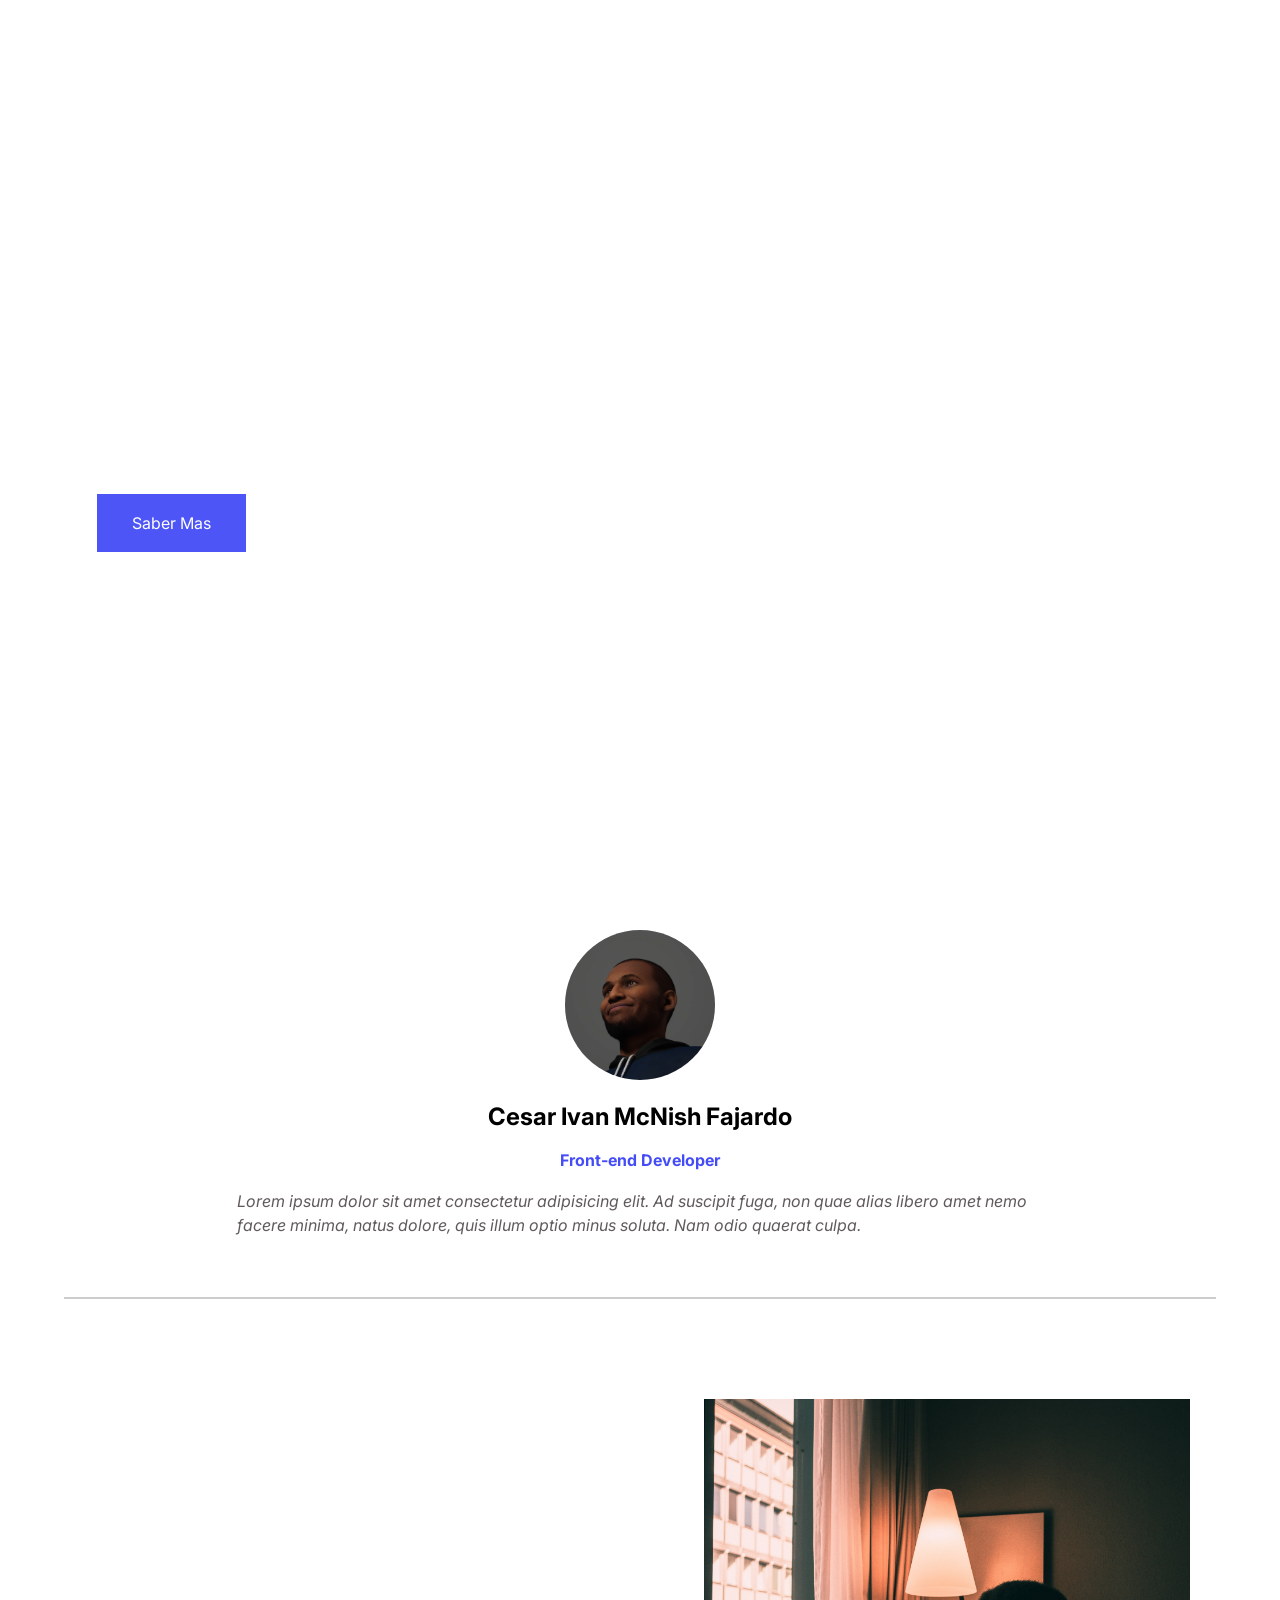
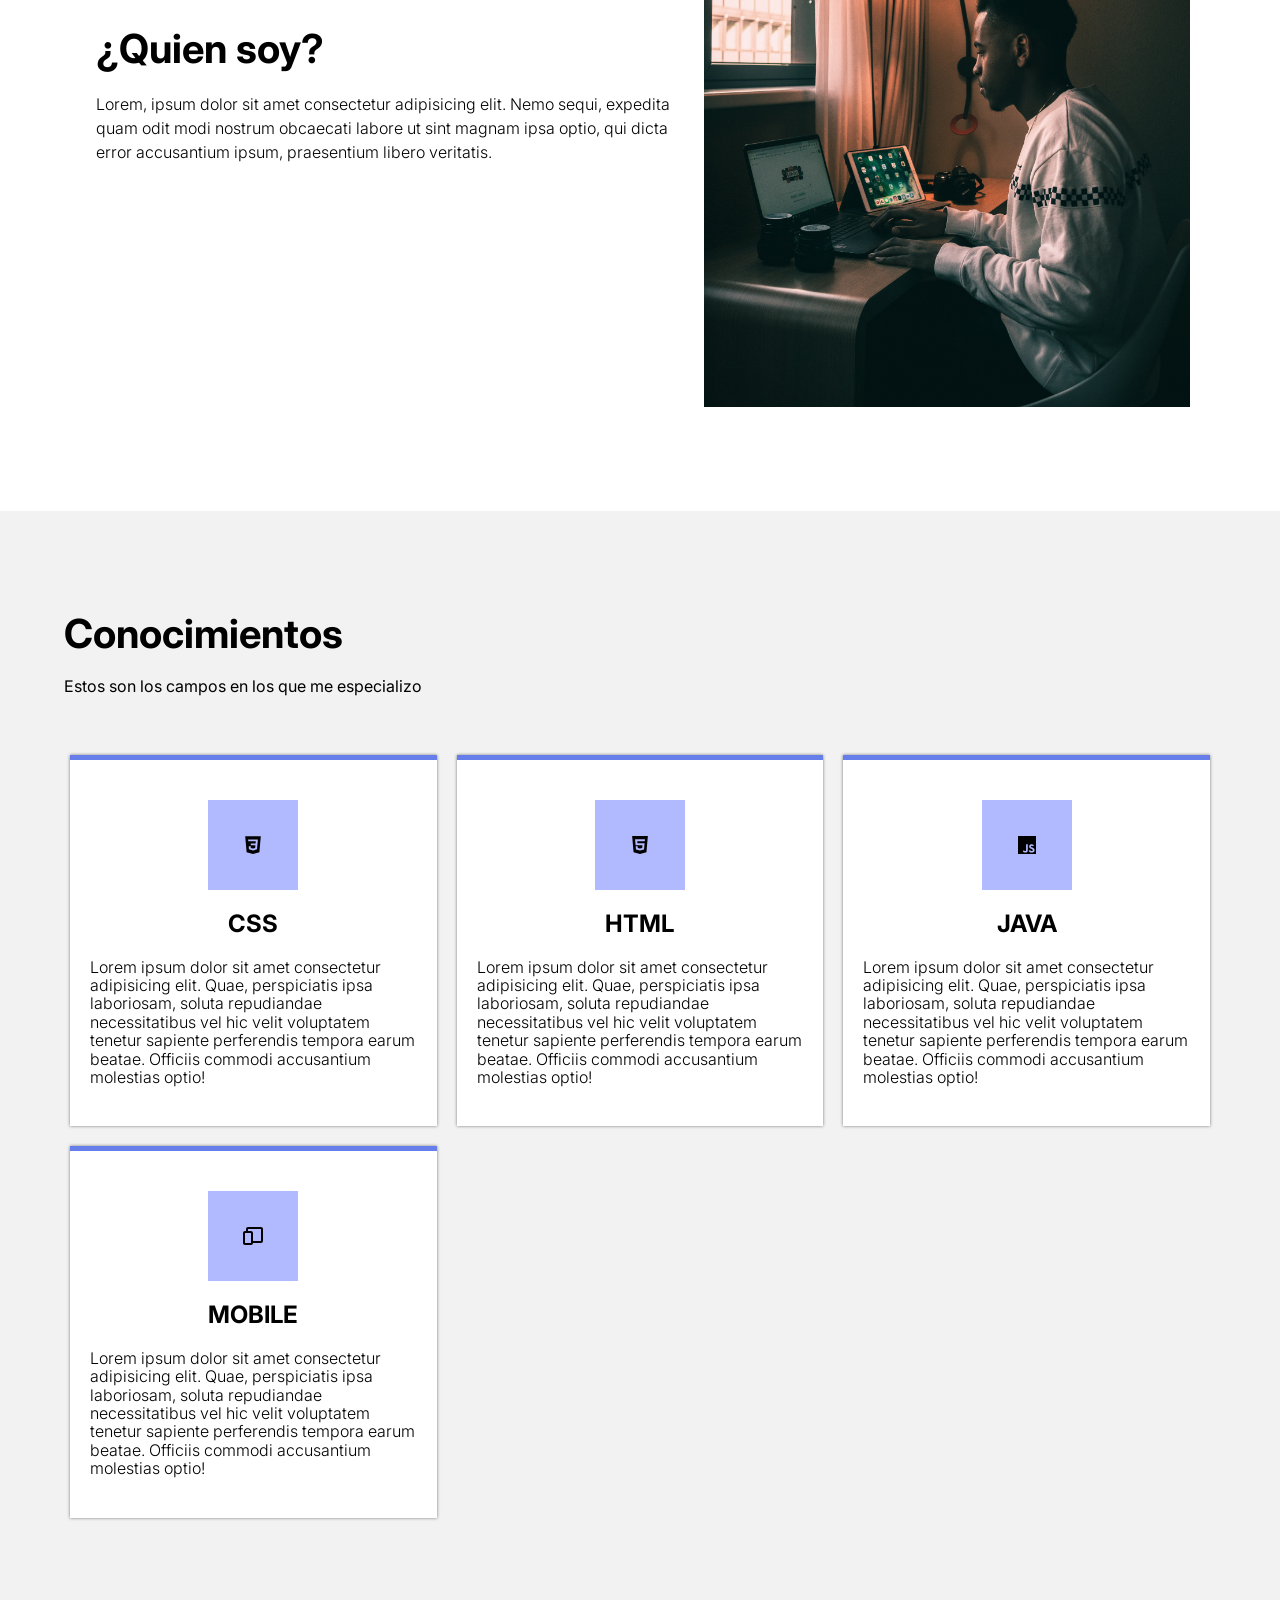
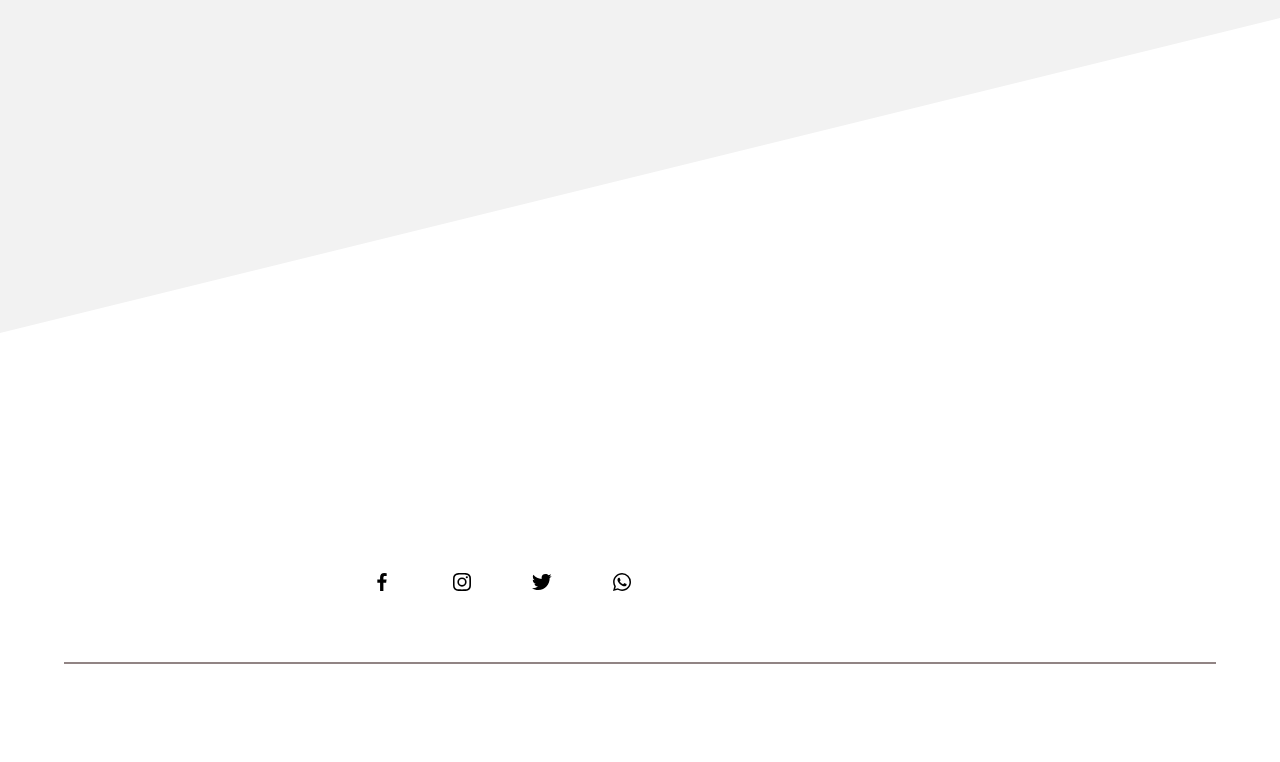
==== commit 178724ae: "Add files via upload" ====
--- a/index.html
+++ b/index.html
@@ -157,3 +157,15 @@
 </body>
 </html>
 
+<!DOCTYPE html>
+<html lang="en">
+<head>
+    <meta charset="UTF-8">
+    <meta http-equiv="X-UA-Compatible" content="IE=edge">
+    <meta name="viewport" content="width=device-width, initial-scale=1.0">
+    <title>Document</title>
+</head>
+<body>
+    
+</body>
+</html>
--- a/css/styles.css
+++ b/css/styles.css
@@ -19,7 +19,7 @@
     /* background-color: #ffffff;
     opacity: 1; */
     /* background:repeating-radial-gradient( circle at 0 0, transparent , #e5e5f7 10px ), repeating-linear-gradient( #b9bdfd55, #fdfdfd ); */
-   
+   background-image: url(Portfolio/Assets/avi-richards-Z3ownETsdNQ-unsplash.jpg);
 
    
    
@@ -41,7 +41,7 @@
     min-width: 500px;
     position: relative;
     --padding-container:0;
-    background-image: url(/Assets/ian-dooley-DJ7bWa-Gwks-unsplash2.jpg);
+    /* background-image: url(../Assets/ian-dooley-DJ7bWa-Gwks-unsplash2.jpg); */
     opacity: 0.95;
     background-attachment: fixed;
     background-position: center;
@@ -259,7 +259,7 @@
     color: white;
     position: relative;
     --padding-container:400px 0 50px;
-    background-image: url(/Assets/avi-richards-Z3ownETsdNQ-unsplash.jpg);
+    /* background-image: url(/Assets/avi-richards-Z3ownETsdNQ-unsplash.jpg); */
     background-attachment: fixed;
     
     background-size: cover;
